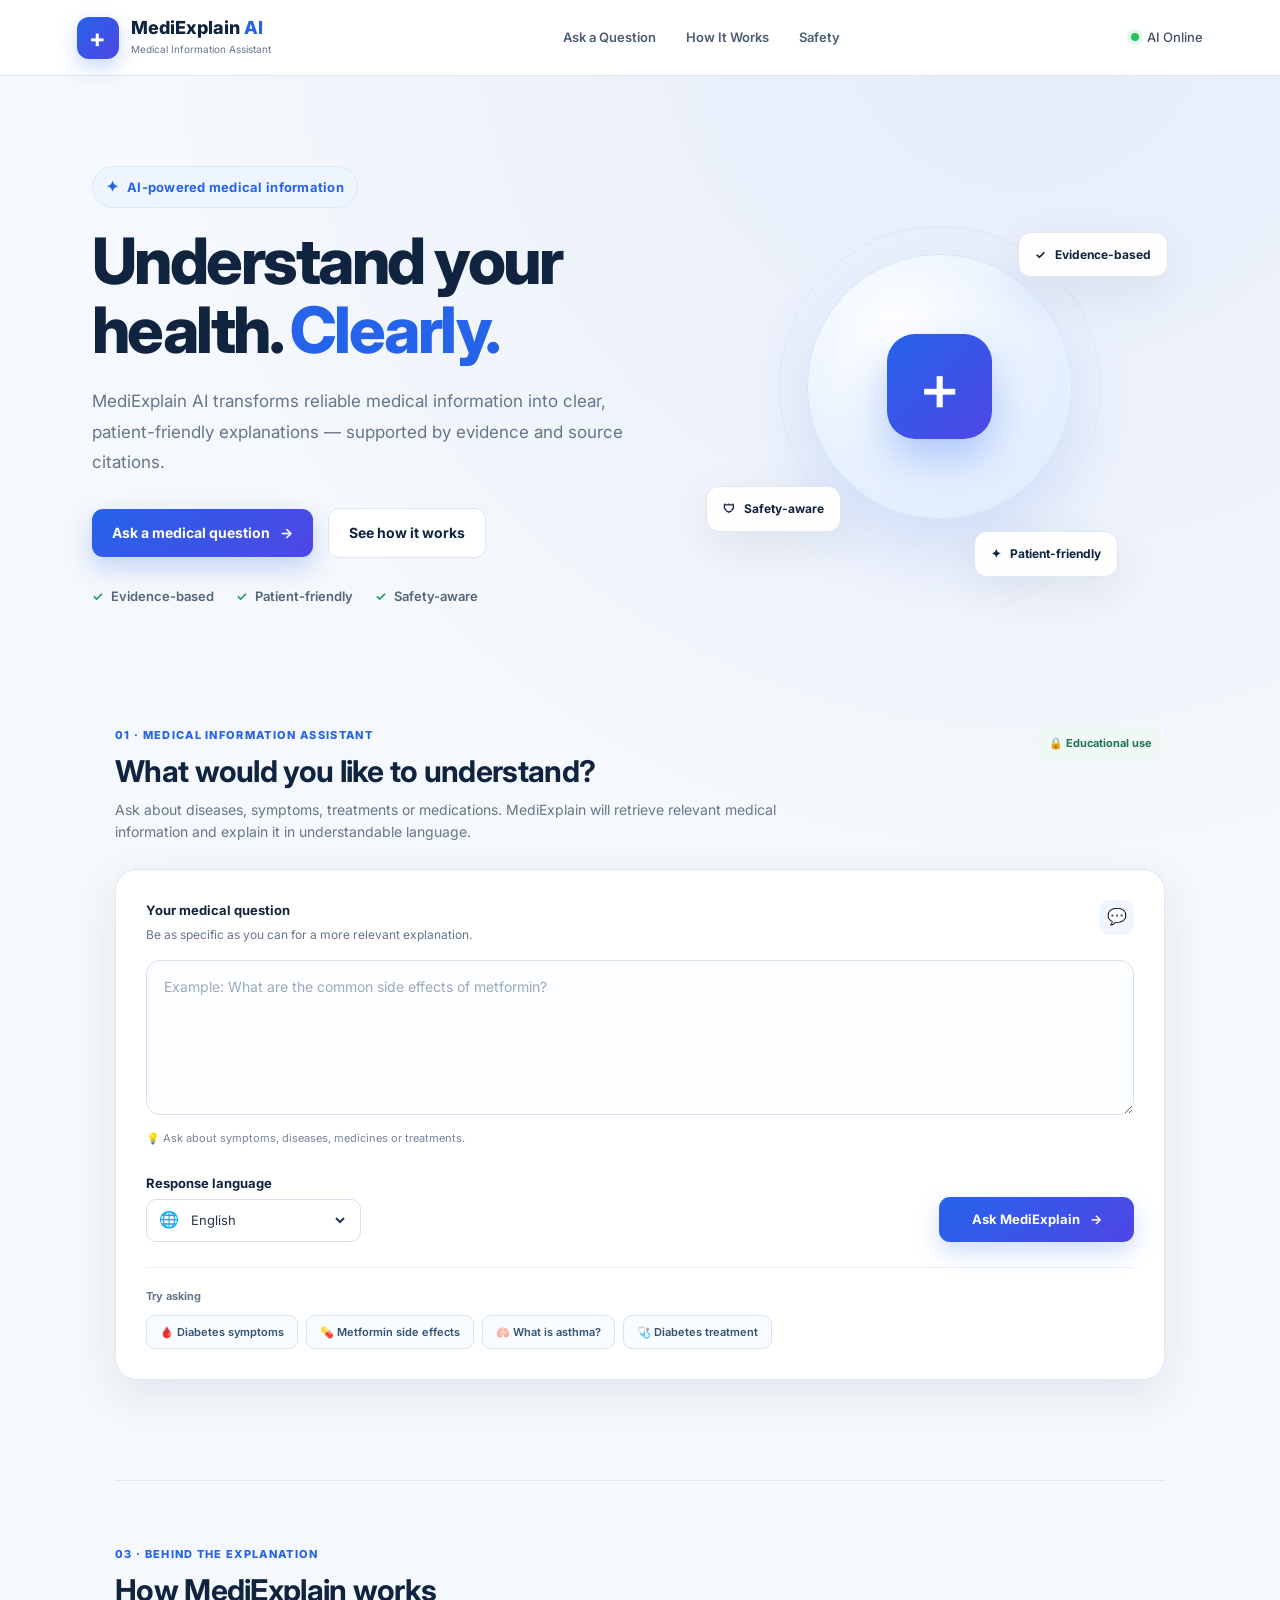
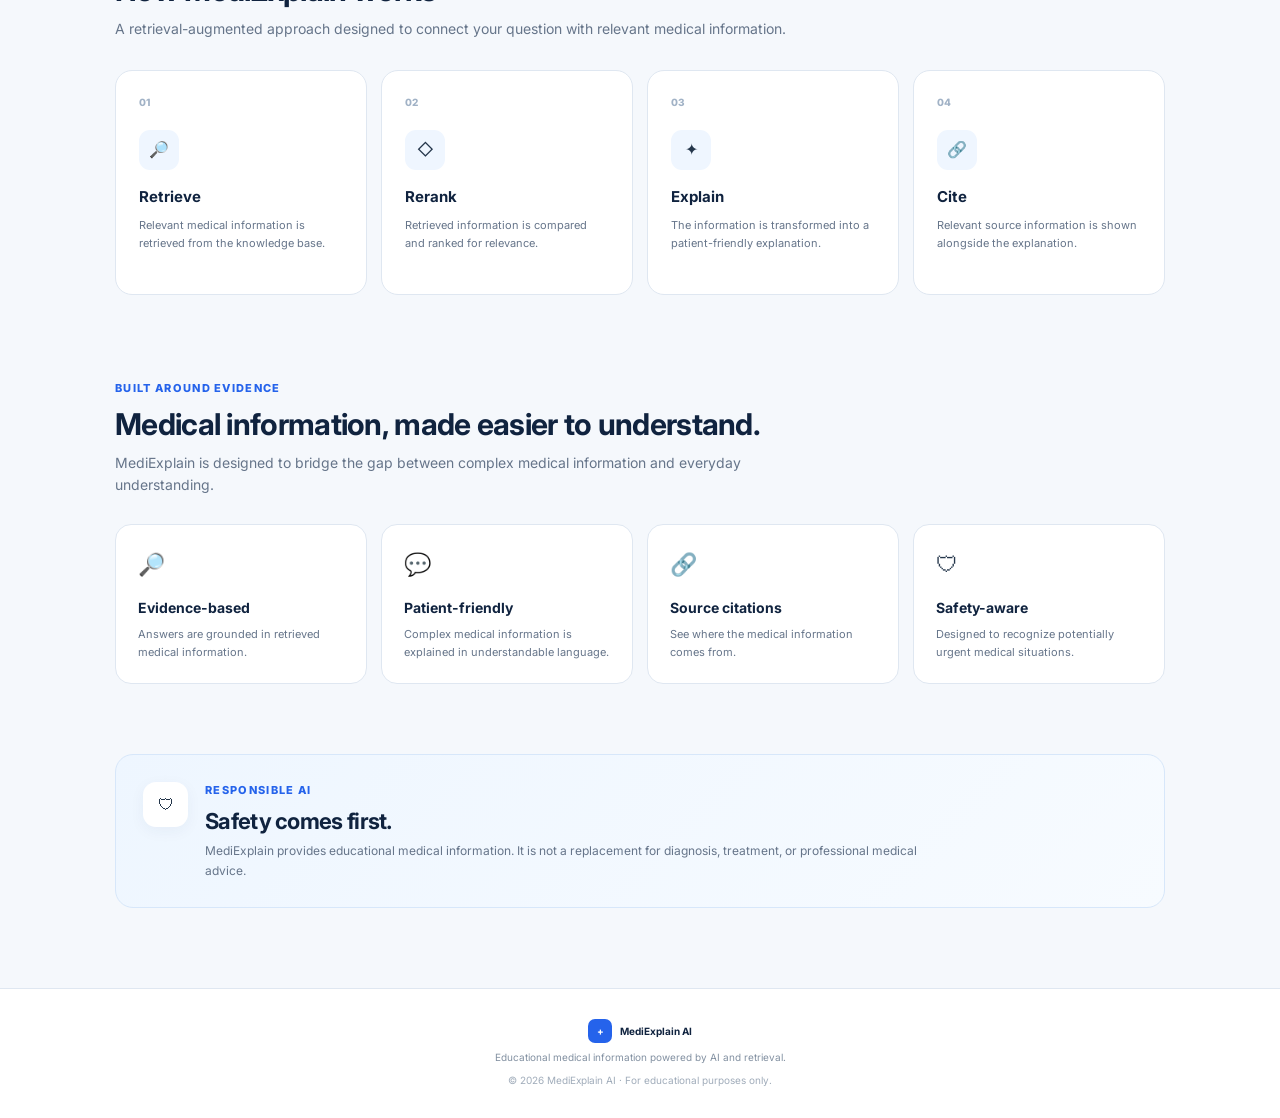
==== frontend/index.html @ 8e13227f "Initial project upload" ====
<!DOCTYPE html>
<html lang="en">
<head>
    <meta charset="UTF-8">
    <meta name="viewport" content="width=device-width, initial-scale=1.0">

    <title>MediExplain AI | Medical Information Assistant</title>

    <link rel="preconnect" href="https://fonts.googleapis.com">
    <link rel="preconnect" href="https://fonts.gstatic.com" crossorigin>

    <link
        href="https://fonts.googleapis.com/css2?family=Inter:wght@400;500;600;700;800&display=swap"
        rel="stylesheet"
    >

    <link rel="stylesheet" href="style.css">
</head>

<body>

<div class="app">

    <!-- ================= NAVBAR ================= -->

    <header class="navbar">

        <div class="brand">

            <div class="brand-icon">
                +
            </div>

            <div class="brand-text">
                <div class="brand-name">
                    MediExplain <span>AI</span>
                </div>

                <div class="brand-subtitle">
                    Medical Information Assistant
                </div>
            </div>

        </div>


        <nav class="nav-links">

            <a href="#ask">Ask a Question</a>
            <a href="#how-it-works">How It Works</a>
            <a href="#safety">Safety</a>

        </nav>


        <div class="nav-status">

            <span class="online-dot"></span>

            <span>AI Online</span>

        </div>

    </header>


    <!-- ================= HERO ================= -->

    <section class="hero">

        <div class="hero-content">

            <div class="eyebrow">
                <span class="eyebrow-icon">✦</span>
                AI-powered medical information
            </div>

            <h1>
                Understand your health.
                <span>Clearly.</span>
            </h1>

            <p class="hero-description">
                MediExplain AI transforms reliable medical information into
                clear, patient-friendly explanations — supported by evidence
                and source citations.
            </p>


            <div class="hero-actions">

                <a href="#ask" class="primary-button">
                    Ask a medical question
                    <span>→</span>
                </a>

                <a href="#how-it-works" class="secondary-button">
                    See how it works
                </a>

            </div>


            <div class="hero-trust">

                <div>
                    <span>✓</span>
                    Evidence-based
                </div>

                <div>
                    <span>✓</span>
                    Patient-friendly
                </div>

                <div>
                    <span>✓</span>
                    Safety-aware
                </div>

            </div>

        </div>


        <div class="hero-visual">

            <div class="medical-orb">

                <div class="orb-cross">+</div>

            </div>

            <div class="floating-card card-one">
                <span>✓</span>
                Evidence-based
            </div>

            <div class="floating-card card-two">
                <span>🛡</span>
                Safety-aware
            </div>

            <div class="floating-card card-three">
                <span>✦</span>
                Patient-friendly
            </div>

        </div>

    </section>


    <!-- ================= MAIN ================= -->

    <main class="main-container">


        <!-- ================= ASK SECTION ================= -->

        <section id="ask" class="question-section">

            <div class="section-heading">

                <div>
                    <div class="section-label">
                        01 · MEDICAL INFORMATION ASSISTANT
                    </div>

                    <h2>
                        What would you like to understand?
                    </h2>

                    <p>
                        Ask about diseases, symptoms, treatments or medications.
                        MediExplain will retrieve relevant medical information
                        and explain it in understandable language.
                    </p>
                </div>

                <div class="educational-badge">
                    🔒 Educational use
                </div>

            </div>


            <div class="question-card">

                <div class="input-header">

                    <div>
                        <label for="question">
                            Your medical question
                        </label>

                        <p>
                            Be as specific as you can for a more relevant explanation.
                        </p>
                    </div>

                    <span class="input-icon">
                        💬
                    </span>

                </div>


                <textarea
                    id="question"
                    rows="6"
                    placeholder="Example: What are the common side effects of metformin?"
                ></textarea>


                <div class="input-hint">
                    💡 Ask about symptoms, diseases, medicines or treatments.
                </div>


                <div class="question-controls">

                    <div class="language-wrapper">

                        <label for="language">
                            Response language
                        </label>

                        <div class="select-wrapper">

                            <span>🌐</span>

                            <select id="language">

                                <option value="English">
                                    English
                                </option>

                                <option value="Kannada">
                                    ಕನ್ನಡ (Kannada)
                                </option>

                                <option value="Hindi">
                                    हिन्दी (Hindi)
                                </option>

                            </select>

                        </div>

                    </div>


                    <button
                        id="askButton"
                        class="ask-button"
                        onclick="askMediExplain()"
                    >
                        Ask MediExplain
                        <span>→</span>
                    </button>

                </div>


                <!-- QUICK QUESTIONS -->

                <div class="quick-section">

                    <div class="quick-title">
                        Try asking
                    </div>

                    <div class="quick-buttons">

                        <button
                            type="button"
                            onclick="setQuestion('What are the symptoms of diabetes?')"
                        >
                            🩸 Diabetes symptoms
                        </button>

                        <button
                            type="button"
                            onclick="setQuestion('What are the side effects of metformin?')"
                        >
                            💊 Metformin side effects
                        </button>

                        <button
                            type="button"
                            onclick="setQuestion('What is asthma and what are its symptoms?')"
                        >
                            🫁 What is asthma?
                        </button>

                        <button
                            type="button"
                            onclick="setQuestion('What are the common treatments for diabetes?')"
                        >
                            🩺 Diabetes treatment
                        </button>

                    </div>

                </div>

            </div>

        </section>


        <!-- ================= LOADING ================= -->

        <div
            id="loading"
            class="loading-card hidden"
        >

            <div class="loading-animation">

                <span></span>
                <span></span>
                <span></span>

            </div>

            <h3>
                MediExplain is analyzing your question
            </h3>

            <p>
                Retrieving and processing relevant medical information...
            </p>

            <div class="loading-steps">

                <span>Retrieving</span>
                <span>•</span>
                <span>Reranking</span>
                <span>•</span>
                <span>Explaining</span>

            </div>

        </div>


        <!-- ================= RESPONSE ================= -->

        <section
            id="responseSection"
            class="response-section hidden"
        >

            <div class="response-heading">

                <div>

                    <div class="section-label">
                        02 · MEDICAL EXPLANATION
                    </div>

                    <h2>
                        Your explanation
                    </h2>

                    <p>
                        Information retrieved from the MediExplain medical knowledge system.
                    </p>

                </div>

                <div class="response-badge">
                    ✦ AI Generated
                </div>

            </div>


            <!-- ANSWER -->

            <div class="answer-card">

                <div class="answer-card-header">

                    <div class="medical-icon">
                        +
                    </div>

                    <div>

                        <h3>
                            Medical explanation
                        </h3>

                        <span>
                            Patient-friendly information
                        </span>

                    </div>

                </div>


                <div
                    id="answer"
                    class="answer"
                ></div>


                

            </div>


            <!-- METRICS -->

            <div class="metrics-grid">

                <div class="metric-card">

                    <div class="metric-icon confidence-icon">
                        ✓
                    </div>

                    <div class="metric-content">

                        <span>
                            Confidence
                        </span>

                        <strong id="confidence">
                            -
                        </strong>

                    </div>

                </div>


                <div class="metric-card">

                    <div class="metric-icon safety-icon">
                        🛡
                    </div>

                    <div class="metric-content">

                        <span>
                            Safety level
                        </span>

                        <strong id="safetyLevel">
                            -
                        </strong>

                    </div>

                </div>

            </div>


            <!-- SAFETY -->

            <div
                id="safety"
                class="safety-card"
            >

                <div class="safety-header">

                    <div class="safety-icon">
                        🛡
                    </div>

                    <div>

                        <h3>
                            Safety information
                        </h3>

                        <span>
                            Important medical guidance
                        </span>

                    </div>

                </div>


                <p id="safetyMessage"></p>

            </div>


            <!-- SOURCES -->

            <div class="sources-card">

                <div class="sources-header">

                    <div>

                        <div class="section-label">
                            REFERENCES
                        </div>

                        <h3>
                            Medical sources
                        </h3>

                        <p>
                            Explore the information used to support this explanation.
                        </p>

                    </div>

                    <span class="evidence-badge">
                        Evidence
                    </span>

                </div>


                <div id="sources" class="sources-list"></div>

            </div>


            <div class="ask-again">

                <button
                    type="button"
                    onclick="document.getElementById('ask').scrollIntoView({behavior:'smooth'})"
                >
                    ← Ask another question
                </button>

            </div>

        </section>


        <!-- ================= HOW IT WORKS ================= -->

        <section
            id="how-it-works"
            class="how-section"
        >

            <div class="section-label">
                03 · BEHIND THE EXPLANATION
            </div>

            <h2>
                How MediExplain works
            </h2>

            <p class="section-description">
                A retrieval-augmented approach designed to connect your
                question with relevant medical information.
            </p>


            <div class="process-grid">

                <div class="process-card">

                    <div class="process-number">
                        01
                    </div>

                    <div class="process-icon">
                        🔎
                    </div>

                    <h3>
                        Retrieve
                    </h3>

                    <p>
                        Relevant medical information is retrieved from
                        the knowledge base.
                    </p>

                </div>


                <div class="process-card">

                    <div class="process-number">
                        02
                    </div>

                    <div class="process-icon">
                        ◇
                    </div>

                    <h3>
                        Rerank
                    </h3>

                    <p>
                        Retrieved information is compared and ranked
                        for relevance.
                    </p>

                </div>


                <div class="process-card">

                    <div class="process-number">
                        03
                    </div>

                    <div class="process-icon">
                        ✦
                    </div>

                    <h3>
                        Explain
                    </h3>

                    <p>
                        The information is transformed into a
                        patient-friendly explanation.
                    </p>

                </div>


                <div class="process-card">

                    <div class="process-number">
                        04
                    </div>

                    <div class="process-icon">
                        🔗
                    </div>

                    <h3>
                        Cite
                    </h3>

                    <p>
                        Relevant source information is shown alongside
                        the explanation.
                    </p>

                </div>

            </div>

        </section>


        <!-- ================= FEATURES ================= -->

        <section class="features-section">

            <div class="section-label">
                BUILT AROUND EVIDENCE
            </div>

            <h2>
                Medical information, made easier to understand.
            </h2>

            <p class="section-description">
                MediExplain is designed to bridge the gap between complex
                medical information and everyday understanding.
            </p>


            <div class="feature-grid">

                <div class="feature-card">

                    <div class="feature-icon">
                        🔎
                    </div>

                    <h3>
                        Evidence-based
                    </h3>

                    <p>
                        Answers are grounded in retrieved medical information.
                    </p>

                </div>


                <div class="feature-card">

                    <div class="feature-icon">
                        💬
                    </div>

                    <h3>
                        Patient-friendly
                    </h3>

                    <p>
                        Complex medical information is explained in
                        understandable language.
                    </p>

                </div>


                <div class="feature-card">

                    <div class="feature-icon">
                        🔗
                    </div>

                    <h3>
                        Source citations
                    </h3>

                    <p>
                        See where the medical information comes from.
                    </p>

                </div>


                <div class="feature-card">

                    <div class="feature-icon">
                        🛡
                    </div>

                    <h3>
                        Safety-aware
                    </h3>

                    <p>
                        Designed to recognize potentially urgent
                        medical situations.
                    </p>

                </div>

            </div>

        </section>


        <!-- ================= SAFETY ================= -->

        <section class="responsible-section">

            <div class="responsible-icon">
                🛡
            </div>

            <div>

                <div class="section-label">
                    RESPONSIBLE AI
                </div>

                <h2>
                    Safety comes first.
                </h2>

                <p>
                    MediExplain provides educational medical information.
                    It is not a replacement for diagnosis, treatment,
                    or professional medical advice.
                </p>

            </div>

        </section>

    </main>


    <!-- ================= FOOTER ================= -->

    <footer class="footer">

        <div class="footer-brand">
            <div class="small-brand-icon">+</div>

            <strong>MediExplain AI</strong>
        </div>

        <p>
            Educational medical information powered by AI and retrieval.
        </p>

        <p class="footer-disclaimer">
            © 2026 MediExplain AI · For educational purposes only.
        </p>

    </footer>

</div>


<script src="script.js"></script>

<script>
function copyAnswer() {

    const answer = document.getElementById("answer");

    if (!answer) return;

    navigator.clipboard.writeText(answer.innerText);

    const button = document.querySelector(".copy-button");

    if (button) {

        const original = button.innerText;

        button.innerText = "✓ Copied";

        setTimeout(() => {
            button.innerText = original;
        }, 1500);
    }
}
</script>

</body>
</html>
---- frontend/style.css ----
/* =========================================================
   MEDIEXPLAIN AI
   PROFESSIONAL MEDICAL UI
========================================================= */

* {
    margin: 0;
    padding: 0;
    box-sizing: border-box;
}

:root {

    --primary: #2563eb;
    --primary-dark: #1d4ed8;
    --primary-light: #eff6ff;

    --navy: #10233f;
    --text: #24364b;
    --muted: #66758a;

    --border: #dfe7f1;

    --background: #f5f8fc;
    --white: #ffffff;

    --success: #159957;
    --success-bg: #ecfdf5;

    --warning: #b7791f;
    --warning-bg: #fff9eb;

    --shadow-sm:
        0 4px 15px rgba(30, 55, 90, 0.05);

    --shadow-md:
        0 15px 45px rgba(30, 55, 90, 0.09);

    --radius: 18px;
}


/* =========================================================
   BODY
========================================================= */

html {
    scroll-behavior: smooth;
}

body {

    font-family: "Inter", Arial, sans-serif;

    background:
        radial-gradient(
            circle at 80% 0%,
            rgba(37, 99, 235, 0.08),
            transparent 30%
        ),
        var(--background);

    color: var(--text);

    min-height: 100vh;

    line-height: 1.6;
}

button,
textarea,
select {
    font-family: inherit;
}


/* =========================================================
   APP
========================================================= */

.app {
    min-height: 100vh;
}


/* =========================================================
   NAVBAR
========================================================= */

.navbar {

    height: 76px;

    background: rgba(255,255,255,0.96);

    backdrop-filter: blur(15px);

    border-bottom: 1px solid var(--border);

    display: flex;

    align-items: center;

    justify-content: space-between;

    padding: 0 6%;

    position: sticky;

    top: 0;

    z-index: 100;
}


.brand {

    display: flex;

    align-items: center;

    gap: 12px;
}


.brand-icon {

    width: 42px;
    height: 42px;

    background:
        linear-gradient(
            135deg,
            #2563eb,
            #4f46e5
        );

    color: white;

    border-radius: 12px;

    display: flex;

    align-items: center;

    justify-content: center;

    font-size: 25px;

    font-weight: 700;

    box-shadow:
        0 8px 20px rgba(37,99,235,0.25);
}


.brand-name {

    color: var(--navy);

    font-size: 18px;

    font-weight: 800;

    line-height: 1.1;
}


.brand-name span {
    color: var(--primary);
}


.brand-subtitle {

    font-size: 10px;

    color: var(--muted);

    margin-top: 3px;
}


.nav-links {

    display: flex;

    gap: 30px;
}


.nav-links a {

    color: #4b5d73;

    text-decoration: none;

    font-size: 13px;

    font-weight: 600;

    transition: 0.2s;
}


.nav-links a:hover {
    color: var(--primary);
}


.nav-status {

    display: flex;

    align-items: center;

    gap: 8px;

    font-size: 13px;

    color: #415267;

    font-weight: 500;
}


.online-dot {

    width: 8px;
    height: 8px;

    border-radius: 50%;

    background: #22c55e;

    box-shadow:
        0 0 0 4px rgba(34,197,94,0.12);
}


/* =========================================================
   HERO
========================================================= */

.hero {

    max-width: 1250px;

    margin: 0 auto;

    min-height: 550px;

    padding: 90px 6% 75px;

    display: grid;

    grid-template-columns: 1.05fr 0.95fr;

    align-items: center;

    gap: 50px;
}


.hero-content {
    max-width: 690px;
}


.eyebrow {

    display: inline-flex;

    align-items: center;

    gap: 8px;

    color: var(--primary);

    font-size: 13px;

    font-weight: 700;

    letter-spacing: 0.02em;

    margin-bottom: 18px;

    background: #eef5ff;

    padding: 8px 13px;

    border-radius: 30px;

    border: 1px solid #dbeafe;
}


.eyebrow-icon {
    font-size: 15px;
}


.hero h1 {

    font-size: clamp(42px, 5vw, 65px);

    line-height: 1.08;

    letter-spacing: -2.5px;

    color: var(--navy);

    margin-bottom: 22px;

    font-weight: 800;
}


.hero h1 span {
    color: var(--primary);
}


.hero-description {

    max-width: 650px;

    color: var(--muted);

    font-size: 17px;

    line-height: 1.8;

    margin-bottom: 30px;
}


.hero-actions {

    display: flex;

    align-items: center;

    gap: 15px;

    margin-bottom: 28px;
}


.primary-button,
.secondary-button {

    text-decoration: none;

    display: inline-flex;

    align-items: center;

    justify-content: center;

    gap: 10px;

    border-radius: 11px;

    padding: 13px 20px;

    font-size: 14px;

    font-weight: 700;

    transition: 0.25s;
}


.primary-button {

    color: white;

    background:
        linear-gradient(
            135deg,
            #2563eb,
            #4f46e5
        );

    box-shadow:
        0 10px 25px rgba(37,99,235,0.25);
}


.primary-button:hover {

    transform: translateY(-2px);

    box-shadow:
        0 14px 30px rgba(37,99,235,0.30);
}


.secondary-button {

    color: var(--navy);

    border: 1px solid var(--border);

    background: white;
}


.secondary-button:hover {
    border-color: #b7c9e2;
}


.hero-trust {

    display: flex;

    flex-wrap: wrap;

    gap: 22px;

    color: #52657b;

    font-size: 13px;

    font-weight: 600;
}


.hero-trust span {
    color: var(--success);

    margin-right: 5px;
}


/* =========================================================
   HERO VISUAL
========================================================= */

.hero-visual {

    height: 390px;

    position: relative;

    display: flex;

    align-items: center;

    justify-content: center;
}


.medical-orb {

    width: 265px;
    height: 265px;

    border-radius: 50%;

    background:
        radial-gradient(
            circle at 35% 30%,
            #ffffff,
            #e9f2ff 50%,
            #dceaff
        );

    border: 1px solid #d7e5f8;

    box-shadow:
        0 35px 70px rgba(37,99,235,0.15);

    display: flex;

    align-items: center;

    justify-content: center;
}


.medical-orb::before {

    content: "";

    position: absolute;

    width: 320px;
    height: 320px;

    border: 1px solid #dce8f7;

    border-radius: 50%;
}


.orb-cross {

    width: 105px;
    height: 105px;

    border-radius: 28px;

    background:
        linear-gradient(
            135deg,
            #2563eb,
            #4f46e5
        );

    color: white;

    display: flex;

    align-items: center;

    justify-content: center;

    font-size: 65px;

    font-weight: 500;

    box-shadow:
        0 20px 40px rgba(37,99,235,0.30);
}


.floating-card {

    position: absolute;

    background: rgba(255,255,255,0.95);

    border: 1px solid var(--border);

    border-radius: 13px;

    padding: 12px 16px;

    font-size: 12px;

    font-weight: 700;

    color: var(--navy);

    box-shadow: var(--shadow-md);
}


.floating-card span {
    margin-right: 6px;
}


.card-one {
    top: 40px;
    right: 20px;
}


.card-two {
    bottom: 50px;
    left: 15px;
}


.card-three {
    bottom: 5px;
    right: 70px;
}


/* =========================================================
   MAIN
========================================================= */

.main-container {

    max-width: 1100px;

    margin: 0 auto;

    padding: 20px 25px 80px;
}


/* =========================================================
   LABELS / HEADINGS
========================================================= */

.section-label {

    color: var(--primary);

    font-size: 11px;

    font-weight: 800;

    letter-spacing: 0.12em;

    margin-bottom: 8px;
}


.section-heading,
.response-heading {

    display: flex;

    justify-content: space-between;

    align-items: flex-start;

    gap: 30px;

    margin-bottom: 25px;
}


.section-heading h2,
.response-heading h2,
.how-section h2,
.features-section h2,
.responsible-section h2 {

    color: var(--navy);

    font-size: 30px;

    letter-spacing: -0.7px;

    line-height: 1.2;

    margin-bottom: 10px;
}


.section-heading p,
.response-heading p,
.section-description {

    color: var(--muted);

    font-size: 14px;

    max-width: 680px;
}


.educational-badge,
.response-badge {

    white-space: nowrap;

    padding: 8px 13px;

    border-radius: 30px;

    background: #eff8f4;

    color: #227453;

    font-size: 11px;

    font-weight: 700;
}


.response-badge {

    background: #eff6ff;

    color: var(--primary);
}


/* =========================================================
   QUESTION SECTION
========================================================= */

.question-section {
    margin-top: 25px;
}


.question-card {

    background: white;

    border: 1px solid var(--border);

    border-radius: 22px;

    padding: 30px;

    box-shadow: var(--shadow-md);
}


.input-header {

    display: flex;

    justify-content: space-between;

    align-items: flex-start;

    margin-bottom: 15px;
}


.input-header label,
.language-wrapper label {

    display: block;

    font-size: 13px;

    font-weight: 700;

    color: var(--navy);

    margin-bottom: 5px;
}


.input-header p {

    color: var(--muted);

    font-size: 12px;
}


.input-icon {

    width: 35px;
    height: 35px;

    border-radius: 10px;

    background: var(--primary-light);

    display: flex;

    align-items: center;

    justify-content: center;
}


textarea {

    width: 100%;

    min-height: 155px;

    resize: vertical;

    border: 1px solid #d6e1ed;

    border-radius: 14px;

    padding: 17px;

    color: var(--text);

    background: #fbfdff;

    font-size: 14px;

    outline: none;

    transition: 0.2s;
}


textarea:focus {

    border-color: #7aa8ee;

    background: white;

    box-shadow:
        0 0 0 4px rgba(37,99,235,0.08);
}


textarea::placeholder {
    color: #9aaabd;
}


.input-hint {

    color: #75869a;

    font-size: 11px;

    margin-top: 8px;
}


.question-controls {

    display: flex;

    align-items: flex-end;

    justify-content: space-between;

    gap: 20px;

    margin-top: 25px;
}


.language-wrapper {
    width: 215px;
}


.select-wrapper {

    height: 43px;

    border: 1px solid #d6e1ed;

    border-radius: 10px;

    display: flex;

    align-items: center;

    gap: 8px;

    padding: 0 12px;

    background: white;
}


.select-wrapper select {

    flex: 1;

    border: none;

    outline: none;

    background: transparent;

    font-size: 13px;

    color: var(--text);
}


.ask-button {

    min-width: 195px;

    height: 45px;

    border: none;

    border-radius: 11px;

    background:
        linear-gradient(
            135deg,
            #2563eb,
            #4f46e5
        );

    color: white;

    font-weight: 700;

    font-size: 13px;

    cursor: pointer;

    box-shadow:
        0 10px 25px rgba(37,99,235,0.22);

    transition: 0.25s;
}


.ask-button:hover {

    transform: translateY(-2px);

    box-shadow:
        0 14px 30px rgba(37,99,235,0.28);
}


.ask-button:disabled {

    opacity: 0.65;

    cursor: wait;

    transform: none;
}


.ask-button span {
    margin-left: 7px;
}


/* =========================================================
   QUICK QUESTIONS
========================================================= */

.quick-section {

    border-top: 1px solid #edf1f6;

    margin-top: 25px;

    padding-top: 20px;
}


.quick-title {

    color: #65768a;

    font-size: 11px;

    font-weight: 700;

    margin-bottom: 10px;
}


.quick-buttons {

    display: flex;

    flex-wrap: wrap;

    gap: 8px;
}


.quick-buttons button {

    border: 1px solid #d8e4f2;

    background: #f8fbff;

    color: #315273;

    padding: 9px 13px;

    border-radius: 9px;

    font-size: 11px;

    font-weight: 600;

    cursor: pointer;

    transition: 0.2s;
}


.quick-buttons button:hover {

    background: #eff6ff;

    border-color: #b8d1f3;

    color: var(--primary);

    transform: translateY(-1px);
}


/* =========================================================
   LOADING
========================================================= */

.loading-card {

    background: white;

    border: 1px solid var(--border);

    border-radius: 18px;

    padding: 35px;

    margin-top: 25px;

    text-align: center;

    box-shadow: var(--shadow-sm);
}


.loading-animation {

    display: flex;

    justify-content: center;

    gap: 6px;

    margin-bottom: 15px;
}


.loading-animation span {

    width: 8px;
    height: 8px;

    background: var(--primary);

    border-radius: 50%;

    animation: pulse 1.2s infinite ease-in-out;
}


.loading-animation span:nth-child(2) {
    animation-delay: 0.15s;
}

.loading-animation span:nth-child(3) {
    animation-delay: 0.3s;
}


.loading-card h3 {

    font-size: 15px;

    color: var(--navy);

    margin-bottom: 5px;
}


.loading-card p {

    color: var(--muted);

    font-size: 12px;
}


.loading-steps {

    margin-top: 13px;

    color: #7890aa;

    font-size: 10px;
}


@keyframes pulse {

    0%, 100% {
        transform: translateY(0);
        opacity: 0.4;
    }

    50% {
        transform: translateY(-5px);
        opacity: 1;
    }
}


/* =========================================================
   RESPONSE
========================================================= */

.response-section {

    margin-top: 55px;
}


.answer-card,
.safety-card,
.sources-card {

    background: white;

    border: 1px solid var(--border);

    border-radius: 19px;

    box-shadow: var(--shadow-sm);
}


.answer-card {

    padding: 27px;

    margin-bottom: 17px;
}


.answer-card-header {

    display: flex;

    align-items: center;

    gap: 12px;

    padding-bottom: 18px;

    border-bottom: 1px solid #edf1f6;

    margin-bottom: 20px;
}


.medical-icon {

    width: 40px;
    height: 40px;

    border-radius: 12px;

    background: #eff6ff;

    color: var(--primary);

    display: flex;

    align-items: center;

    justify-content: center;

    font-size: 24px;

    font-weight: 700;
}


.answer-card h3 {

    color: var(--navy);

    font-size: 16px;
}


.answer-card-header span {

    color: var(--muted);

    font-size: 11px;
}


.answer {

    color: #354960;

    font-size: 14px;

    line-height: 1.8;

    white-space: pre-wrap;
}


.copy-button {

    margin-top: 20px;

    border: 1px solid #dbe5f0;

    background: white;

    color: #48617c;

    padding: 8px 12px;

    border-radius: 8px;

    font-size: 11px;

    cursor: pointer;
}


.copy-button:hover {

    background: #f5f8fc;

    color: var(--primary);
}


/* =========================================================
   METRICS
========================================================= */

.metrics-grid {

    display: grid;

    grid-template-columns: 1fr 1fr;

    gap: 17px;

    margin-bottom: 17px;
}


.metric-card {

    background: white;

    border: 1px solid var(--border);

    border-radius: 16px;

    padding: 19px;

    display: flex;

    align-items: center;

    gap: 13px;

    box-shadow: var(--shadow-sm);
}


.metric-icon {

    width: 38px;
    height: 38px;

    border-radius: 11px;

    display: flex;

    align-items: center;

    justify-content: center;

    font-size: 17px;
}


.confidence-icon {

    background: var(--success-bg);

    color: var(--success);
}


.safety-icon {

    background: #fff4d6;

    color: var(--warning);
}


.metric-content span {

    display: block;

    color: #78899c;

    font-size: 10px;

    margin-bottom: 2px;
}


.metric-content strong {

    color: var(--navy);

    font-size: 15px;
}


/* =========================================================
   SAFETY
========================================================= */

.safety-card {

    padding: 23px;

    margin-bottom: 17px;

    background: #fffaf0;

    border-color: #f1d99c;
}


.safety-header {

    display: flex;

    align-items: center;

    gap: 12px;

    margin-bottom: 15px;
}


.safety-icon {

    width: 39px;
    height: 39px;

    border-radius: 11px;

    background: #fff0c2;

    display: flex;

    align-items: center;

    justify-content: center;
}


.safety-header h3 {

    color: #6e4d13;

    font-size: 14px;
}


.safety-header span {

    color: #9a7a43;

    font-size: 10px;
}


.safety-card p {

    color: #765c2b;

    font-size: 12px;

    line-height: 1.7;
}


/* =========================================================
   SOURCES
========================================================= */

.sources-card {

    padding: 27px;
}


.sources-header {

    display: flex;

    justify-content: space-between;

    gap: 20px;

    margin-bottom: 20px;
}


.sources-header h3 {

    color: var(--navy);

    font-size: 20px;

    margin-bottom: 3px;
}


.sources-header p {

    color: var(--muted);

    font-size: 11px;
}


.evidence-badge {

    align-self: flex-start;

    padding: 7px 11px;

    background: #eff6ff;

    color: var(--primary);

    border-radius: 20px;

    font-size: 10px;

    font-weight: 700;
}


.source-item {

    padding: 17px 0;

    border-bottom: 1px solid #edf1f6;
}


.source-item:last-child {
    border-bottom: none;
}


.source-title {

    color: var(--navy);

    font-size: 13px;

    font-weight: 700;

    margin-bottom: 4px;
}


.source-meta {

    color: #8393a5;

    font-size: 10px;
}


.source-link {

    display: inline-block;

    margin-top: 8px;

    color: var(--primary);

    font-size: 10px;

    font-weight: 700;

    text-decoration: none;
}


.source-link:hover {
    text-decoration: underline;
}


/* =========================================================
   ASK AGAIN
========================================================= */

.ask-again {

    text-align: center;

    margin-top: 20px;
}


.ask-again button {

    border: none;

    background: transparent;

    color: var(--primary);

    font-size: 12px;

    font-weight: 700;

    cursor: pointer;
}


/* =========================================================
   HOW IT WORKS
========================================================= */

.how-section {

    margin-top: 100px;

    padding-top: 65px;

    border-top: 1px solid var(--border);
}


.how-section h2,
.features-section h2 {

    margin-bottom: 10px;
}


.process-grid {

    display: grid;

    grid-template-columns:
        repeat(4, 1fr);

    gap: 14px;

    margin-top: 30px;
}


.process-card {

    position: relative;

    background: white;

    border: 1px solid var(--border);

    border-radius: 17px;

    padding: 23px;

    min-height: 225px;

    transition: 0.25s;
}


.process-card:hover {

    transform: translateY(-4px);

    box-shadow: var(--shadow-md);
}


.process-number {

    color: #a1b2c6;

    font-size: 10px;

    font-weight: 800;

    margin-bottom: 20px;
}


.process-icon {

    width: 40px;
    height: 40px;

    background: var(--primary-light);

    border-radius: 11px;

    display: flex;

    align-items: center;

    justify-content: center;

    margin-bottom: 15px;
}


.process-card h3 {

    color: var(--navy);

    font-size: 15px;

    margin-bottom: 7px;
}


.process-card p {

    color: var(--muted);

    font-size: 11px;

    line-height: 1.65;
}


/* =========================================================
   FEATURES
========================================================= */

.features-section {

    margin-top: 85px;
}


.feature-grid {

    display: grid;

    grid-template-columns:
        repeat(4, 1fr);

    gap: 14px;

    margin-top: 28px;
}


.feature-card {

    background: white;

    border: 1px solid var(--border);

    border-radius: 16px;

    padding: 22px;

    transition: 0.25s;
}


.feature-card:hover {

    transform: translateY(-3px);

    box-shadow: var(--shadow-sm);
}


.feature-icon {

    font-size: 22px;

    margin-bottom: 14px;
}


.feature-card h3 {

    color: var(--navy);

    font-size: 14px;

    margin-bottom: 6px;
}


.feature-card p {

    color: var(--muted);

    font-size: 11px;

    line-height: 1.65;
}


/* =========================================================
   RESPONSIBLE AI
========================================================= */

.responsible-section {

    margin-top: 70px;

    padding: 27px;

    border-radius: 18px;

    background:
        linear-gradient(
            135deg,
            #eef6ff,
            #f7fbff
        );

    border: 1px solid #d7e7fa;

    display: flex;

    align-items: flex-start;

    gap: 17px;
}


.responsible-icon {

    width: 45px;
    height: 45px;

    border-radius: 13px;

    background: white;

    display: flex;

    align-items: center;

    justify-content: center;

    box-shadow: var(--shadow-sm);
}


.responsible-section h2 {

    font-size: 22px;

    margin-bottom: 7px;
}


.responsible-section p {

    max-width: 720px;

    color: var(--muted);

    font-size: 12px;
}


/* =========================================================
   FOOTER
========================================================= */

.footer {

    border-top: 1px solid var(--border);

    background: white;

    padding: 30px 6%;

    text-align: center;

    color: #8290a1;

    font-size: 10px;
}


.footer-brand {

    display: flex;

    justify-content: center;

    align-items: center;

    gap: 8px;

    color: var(--navy);

    margin-bottom: 6px;
}


.small-brand-icon {

    width: 24px;
    height: 24px;

    background: var(--primary);

    color: white;

    border-radius: 7px;

    display: flex;

    align-items: center;

    justify-content: center;

    font-weight: 700;
}


.footer-disclaimer {

    margin-top: 7px;

    color: #a0acba;
}


/* =========================================================
   HIDDEN
========================================================= */

.hidden {
    display: none !important;
}


/* =========================================================
   MOBILE
========================================================= */

@media (max-width: 900px) {

    .nav-links {
        display: none;
    }

    .hero {

        grid-template-columns: 1fr;

        text-align: center;

        padding-top: 65px;
    }

    .hero-description {
        margin-left: auto;
        margin-right: auto;
    }

    .hero-actions,
    .hero-trust {
        justify-content: center;
    }

    .hero-visual {
        height: 330px;
    }

    .process-grid,
    .feature-grid {

        grid-template-columns:
            repeat(2, 1fr);
    }
}


@media (max-width: 650px) {

    .navbar {

        padding: 0 18px;
    }

    .nav-status {
        display: none;
    }

    .hero {

        padding:
            50px 20px 55px;
    }

    .hero h1 {

        font-size: 39px;

        letter-spacing: -1.5px;
    }

    .hero-description {
        font-size: 14px;
    }

    .hero-actions {

        flex-direction: column;

        align-items: stretch;
    }

    .primary-button,
    .secondary-button {

        width: 100%;
    }

    .hero-trust {

        flex-direction: column;

        gap: 8px;
    }

    .main-container {

        padding-left: 15px;
        padding-right: 15px;
    }

    .question-card,
    .answer-card,
    .sources-card {

        padding: 20px;
    }

    .section-heading,
    .response-heading {

        flex-direction: column;
    }

    .question-controls {

        flex-direction: column;

        align-items: stretch;
    }

    .language-wrapper {

        width: 100%;
    }

    .ask-button {

        width: 100%;
    }

    .metrics-grid {

        grid-template-columns: 1fr;
    }

    .process-grid,
    .feature-grid {

        grid-template-columns: 1fr;
    }

    .floating-card {
        display: none;
    }

    .medical-orb {

        width: 210px;
        height: 210px;
    }

    .medical-orb::before {

        width: 255px;
        height: 255px;
    }

    .orb-cross {

        width: 85px;
        height: 85px;

        font-size: 50px;
    }

    .responsible-section {

        flex-direction: column;
    }
}
/* ============================================================
   MEDICAL SOURCE LINK
   ============================================================ */

.source-link {
    display: inline-block;
    margin-top: 10px;
    padding: 7px 12px;
    border-radius: 8px;

    background: #eef4ff;
    color: #2457d6;

    font-size: 13px;
    font-weight: 600;
    text-decoration: none;

    transition: all 0.2s ease;
}

.source-link:hover {
    background: #dce8ff;
    color: #1745b5;
    text-decoration: none;
}
.source-link {
    display: inline-block;
    margin-top: 8px;
    color: #2563eb;
    font-size: 13px;
    font-weight: 600;
    text-decoration: none;
}

.source-link:hover {
    text-decoration: underline;
}
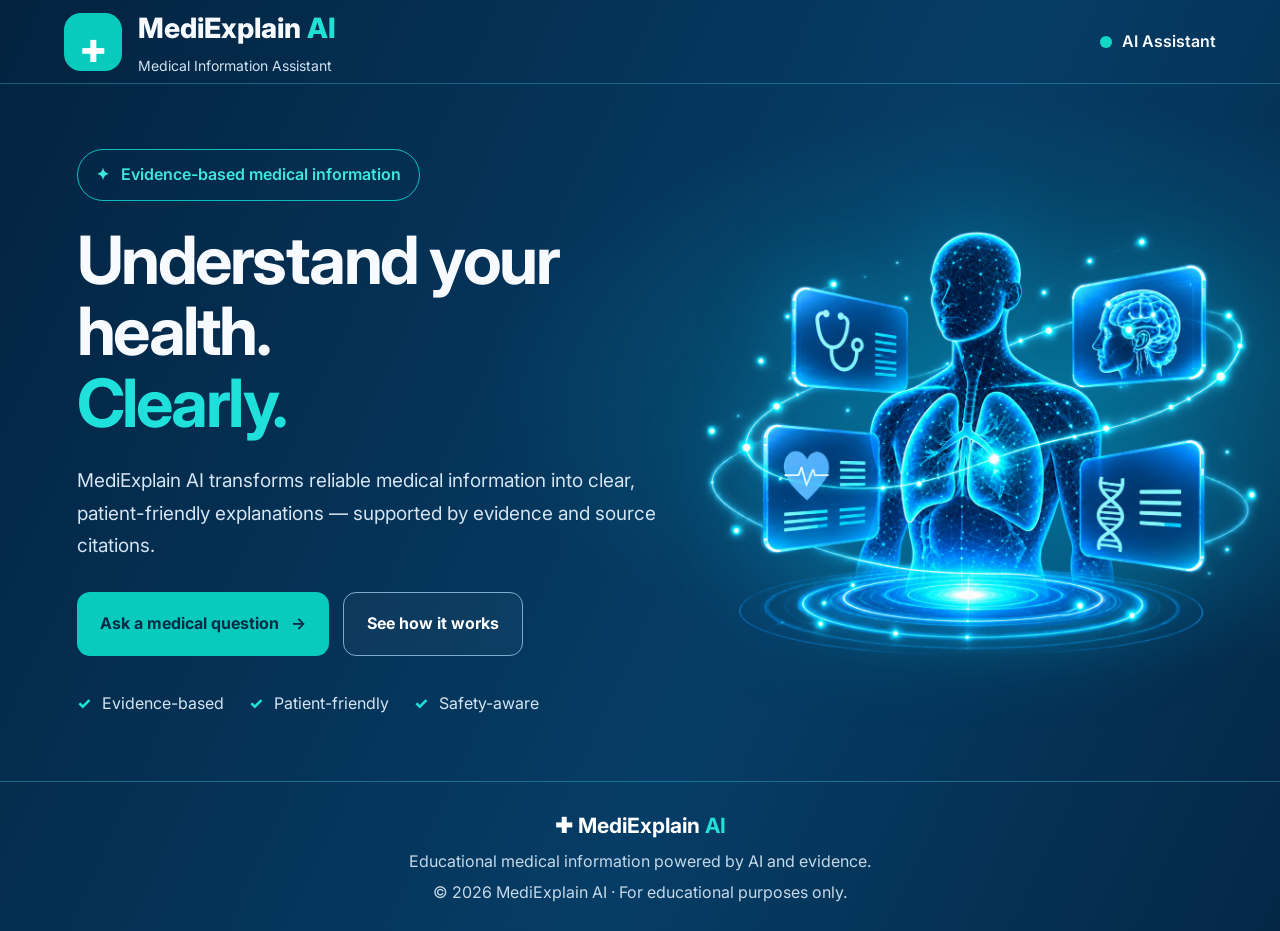
==== commit 68c3829e: "Update MediExplain AI features and fixes" ====
--- a/frontend/index.html
+++ b/frontend/index.html
@@ -2,835 +2,13 @@
 <html lang="en">
 <head>
     <meta charset="UTF-8">
-    <meta name="viewport" content="width=device-width, initial-scale=1.0">
-
-    <title>MediExplain AI | Medical Information Assistant</title>
-
-    <link rel="preconnect" href="https://fonts.googleapis.com">
-    <link rel="preconnect" href="https://fonts.gstatic.com" crossorigin>
-
-    <link
-        href="https://fonts.googleapis.com/css2?family=Inter:wght@400;500;600;700;800&display=swap"
-        rel="stylesheet"
-    >
-
-    <link rel="stylesheet" href="style.css">
+    <meta http-equiv="refresh" content="0; url=home.html">
+    <title>MediExplain AI | Redirecting...</title>
+    <script>
+        window.location.replace("home.html");
+    </script>
 </head>
-
-<body>
-
-<div class="app">
-
-    <!-- ================= NAVBAR ================= -->
-
-    <header class="navbar">
-
-        <div class="brand">
-
-            <div class="brand-icon">
-                +
-            </div>
-
-            <div class="brand-text">
-                <div class="brand-name">
-                    MediExplain <span>AI</span>
-                </div>
-
-                <div class="brand-subtitle">
-                    Medical Information Assistant
-                </div>
-            </div>
-
-        </div>
-
-
-        <nav class="nav-links">
-
-            <a href="#ask">Ask a Question</a>
-            <a href="#how-it-works">How It Works</a>
-            <a href="#safety">Safety</a>
-
-        </nav>
-
-
-        <div class="nav-status">
-
-            <span class="online-dot"></span>
-
-            <span>AI Online</span>
-
-        </div>
-
-    </header>
-
-
-    <!-- ================= HERO ================= -->
-
-    <section class="hero">
-
-        <div class="hero-content">
-
-            <div class="eyebrow">
-                <span class="eyebrow-icon">✦</span>
-                AI-powered medical information
-            </div>
-
-            <h1>
-                Understand your health.
-                <span>Clearly.</span>
-            </h1>
-
-            <p class="hero-description">
-                MediExplain AI transforms reliable medical information into
-                clear, patient-friendly explanations — supported by evidence
-                and source citations.
-            </p>
-
-
-            <div class="hero-actions">
-
-                <a href="#ask" class="primary-button">
-                    Ask a medical question
-                    <span>→</span>
-                </a>
-
-                <a href="#how-it-works" class="secondary-button">
-                    See how it works
-                </a>
-
-            </div>
-
-
-            <div class="hero-trust">
-
-                <div>
-                    <span>✓</span>
-                    Evidence-based
-                </div>
-
-                <div>
-                    <span>✓</span>
-                    Patient-friendly
-                </div>
-
-                <div>
-                    <span>✓</span>
-                    Safety-aware
-                </div>
-
-            </div>
-
-        </div>
-
-
-        <div class="hero-visual">
-
-            <div class="medical-orb">
-
-                <div class="orb-cross">+</div>
-
-            </div>
-
-            <div class="floating-card card-one">
-                <span>✓</span>
-                Evidence-based
-            </div>
-
-            <div class="floating-card card-two">
-                <span>🛡</span>
-                Safety-aware
-            </div>
-
-            <div class="floating-card card-three">
-                <span>✦</span>
-                Patient-friendly
-            </div>
-
-        </div>
-
-    </section>
-
-
-    <!-- ================= MAIN ================= -->
-
-    <main class="main-container">
-
-
-        <!-- ================= ASK SECTION ================= -->
-
-        <section id="ask" class="question-section">
-
-            <div class="section-heading">
-
-                <div>
-                    <div class="section-label">
-                        01 · MEDICAL INFORMATION ASSISTANT
-                    </div>
-
-                    <h2>
-                        What would you like to understand?
-                    </h2>
-
-                    <p>
-                        Ask about diseases, symptoms, treatments or medications.
-                        MediExplain will retrieve relevant medical information
-                        and explain it in understandable language.
-                    </p>
-                </div>
-
-                <div class="educational-badge">
-                    🔒 Educational use
-                </div>
-
-            </div>
-
-
-            <div class="question-card">
-
-                <div class="input-header">
-
-                    <div>
-                        <label for="question">
-                            Your medical question
-                        </label>
-
-                        <p>
-                            Be as specific as you can for a more relevant explanation.
-                        </p>
-                    </div>
-
-                    <span class="input-icon">
-                        💬
-                    </span>
-
-                </div>
-
-
-                <textarea
-                    id="question"
-                    rows="6"
-                    placeholder="Example: What are the common side effects of metformin?"
-                ></textarea>
-
-
-                <div class="input-hint">
-                    💡 Ask about symptoms, diseases, medicines or treatments.
-                </div>
-
-
-                <div class="question-controls">
-
-                    <div class="language-wrapper">
-
-                        <label for="language">
-                            Response language
-                        </label>
-
-                        <div class="select-wrapper">
-
-                            <span>🌐</span>
-
-                            <select id="language">
-
-                                <option value="English">
-                                    English
-                                </option>
-
-                                <option value="Kannada">
-                                    ಕನ್ನಡ (Kannada)
-                                </option>
-
-                                <option value="Hindi">
-                                    हिन्दी (Hindi)
-                                </option>
-
-                            </select>
-
-                        </div>
-
-                    </div>
-
-
-                    <button
-                        id="askButton"
-                        class="ask-button"
-                        onclick="askMediExplain()"
-                    >
-                        Ask MediExplain
-                        <span>→</span>
-                    </button>
-
-                </div>
-
-
-                <!-- QUICK QUESTIONS -->
-
-                <div class="quick-section">
-
-                    <div class="quick-title">
-                        Try asking
-                    </div>
-
-                    <div class="quick-buttons">
-
-                        <button
-                            type="button"
-                            onclick="setQuestion('What are the symptoms of diabetes?')"
-                        >
-                            🩸 Diabetes symptoms
-                        </button>
-
-                        <button
-                            type="button"
-                            onclick="setQuestion('What are the side effects of metformin?')"
-                        >
-                            💊 Metformin side effects
-                        </button>
-
-                        <button
-                            type="button"
-                            onclick="setQuestion('What is asthma and what are its symptoms?')"
-                        >
-                            🫁 What is asthma?
-                        </button>
-
-                        <button
-                            type="button"
-                            onclick="setQuestion('What are the common treatments for diabetes?')"
-                        >
-                            🩺 Diabetes treatment
-                        </button>
-
-                    </div>
-
-                </div>
-
-            </div>
-
-        </section>
-
-
-        <!-- ================= LOADING ================= -->
-
-        <div
-            id="loading"
-            class="loading-card hidden"
-        >
-
-            <div class="loading-animation">
-
-                <span></span>
-                <span></span>
-                <span></span>
-
-            </div>
-
-            <h3>
-                MediExplain is analyzing your question
-            </h3>
-
-            <p>
-                Retrieving and processing relevant medical information...
-            </p>
-
-            <div class="loading-steps">
-
-                <span>Retrieving</span>
-                <span>•</span>
-                <span>Reranking</span>
-                <span>•</span>
-                <span>Explaining</span>
-
-            </div>
-
-        </div>
-
-
-        <!-- ================= RESPONSE ================= -->
-
-        <section
-            id="responseSection"
-            class="response-section hidden"
-        >
-
-            <div class="response-heading">
-
-                <div>
-
-                    <div class="section-label">
-                        02 · MEDICAL EXPLANATION
-                    </div>
-
-                    <h2>
-                        Your explanation
-                    </h2>
-
-                    <p>
-                        Information retrieved from the MediExplain medical knowledge system.
-                    </p>
-
-                </div>
-
-                <div class="response-badge">
-                    ✦ AI Generated
-                </div>
-
-            </div>
-
-
-            <!-- ANSWER -->
-
-            <div class="answer-card">
-
-                <div class="answer-card-header">
-
-                    <div class="medical-icon">
-                        +
-                    </div>
-
-                    <div>
-
-                        <h3>
-                            Medical explanation
-                        </h3>
-
-                        <span>
-                            Patient-friendly information
-                        </span>
-
-                    </div>
-
-                </div>
-
-
-                <div
-                    id="answer"
-                    class="answer"
-                ></div>
-
-
-                
-
-            </div>
-
-
-            <!-- METRICS -->
-
-            <div class="metrics-grid">
-
-                <div class="metric-card">
-
-                    <div class="metric-icon confidence-icon">
-                        ✓
-                    </div>
-
-                    <div class="metric-content">
-
-                        <span>
-                            Confidence
-                        </span>
-
-                        <strong id="confidence">
-                            -
-                        </strong>
-
-                    </div>
-
-                </div>
-
-
-                <div class="metric-card">
-
-                    <div class="metric-icon safety-icon">
-                        🛡
-                    </div>
-
-                    <div class="metric-content">
-
-                        <span>
-                            Safety level
-                        </span>
-
-                        <strong id="safetyLevel">
-                            -
-                        </strong>
-
-                    </div>
-
-                </div>
-
-            </div>
-
-
-            <!-- SAFETY -->
-
-            <div
-                id="safety"
-                class="safety-card"
-            >
-
-                <div class="safety-header">
-
-                    <div class="safety-icon">
-                        🛡
-                    </div>
-
-                    <div>
-
-                        <h3>
-                            Safety information
-                        </h3>
-
-                        <span>
-                            Important medical guidance
-                        </span>
-
-                    </div>
-
-                </div>
-
-
-                <p id="safetyMessage"></p>
-
-            </div>
-
-
-            <!-- SOURCES -->
-
-            <div class="sources-card">
-
-                <div class="sources-header">
-
-                    <div>
-
-                        <div class="section-label">
-                            REFERENCES
-                        </div>
-
-                        <h3>
-                            Medical sources
-                        </h3>
-
-                        <p>
-                            Explore the information used to support this explanation.
-                        </p>
-
-                    </div>
-
-                    <span class="evidence-badge">
-                        Evidence
-                    </span>
-
-                </div>
-
-
-                <div id="sources" class="sources-list"></div>
-
-            </div>
-
-
-            <div class="ask-again">
-
-                <button
-                    type="button"
-                    onclick="document.getElementById('ask').scrollIntoView({behavior:'smooth'})"
-                >
-                    ← Ask another question
-                </button>
-
-            </div>
-
-        </section>
-
-
-        <!-- ================= HOW IT WORKS ================= -->
-
-        <section
-            id="how-it-works"
-            class="how-section"
-        >
-
-            <div class="section-label">
-                03 · BEHIND THE EXPLANATION
-            </div>
-
-            <h2>
-                How MediExplain works
-            </h2>
-
-            <p class="section-description">
-                A retrieval-augmented approach designed to connect your
-                question with relevant medical information.
-            </p>
-
-
-            <div class="process-grid">
-
-                <div class="process-card">
-
-                    <div class="process-number">
-                        01
-                    </div>
-
-                    <div class="process-icon">
-                        🔎
-                    </div>
-
-                    <h3>
-                        Retrieve
-                    </h3>
-
-                    <p>
-                        Relevant medical information is retrieved from
-                        the knowledge base.
-                    </p>
-
-                </div>
-
-
-                <div class="process-card">
-
-                    <div class="process-number">
-                        02
-                    </div>
-
-                    <div class="process-icon">
-                        ◇
-                    </div>
-
-                    <h3>
-                        Rerank
-                    </h3>
-
-                    <p>
-                        Retrieved information is compared and ranked
-                        for relevance.
-                    </p>
-
-                </div>
-
-
-                <div class="process-card">
-
-                    <div class="process-number">
-                        03
-                    </div>
-
-                    <div class="process-icon">
-                        ✦
-                    </div>
-
-                    <h3>
-                        Explain
-                    </h3>
-
-                    <p>
-                        The information is transformed into a
-                        patient-friendly explanation.
-                    </p>
-
-                </div>
-
-
-                <div class="process-card">
-
-                    <div class="process-number">
-                        04
-                    </div>
-
-                    <div class="process-icon">
-                        🔗
-                    </div>
-
-                    <h3>
-                        Cite
-                    </h3>
-
-                    <p>
-                        Relevant source information is shown alongside
-                        the explanation.
-                    </p>
-
-                </div>
-
-            </div>
-
-        </section>
-
-
-        <!-- ================= FEATURES ================= -->
-
-        <section class="features-section">
-
-            <div class="section-label">
-                BUILT AROUND EVIDENCE
-            </div>
-
-            <h2>
-                Medical information, made easier to understand.
-            </h2>
-
-            <p class="section-description">
-                MediExplain is designed to bridge the gap between complex
-                medical information and everyday understanding.
-            </p>
-
-
-            <div class="feature-grid">
-
-                <div class="feature-card">
-
-                    <div class="feature-icon">
-                        🔎
-                    </div>
-
-                    <h3>
-                        Evidence-based
-                    </h3>
-
-                    <p>
-                        Answers are grounded in retrieved medical information.
-                    </p>
-
-                </div>
-
-
-                <div class="feature-card">
-
-                    <div class="feature-icon">
-                        💬
-                    </div>
-
-                    <h3>
-                        Patient-friendly
-                    </h3>
-
-                    <p>
-                        Complex medical information is explained in
-                        understandable language.
-                    </p>
-
-                </div>
-
-
-                <div class="feature-card">
-
-                    <div class="feature-icon">
-                        🔗
-                    </div>
-
-                    <h3>
-                        Source citations
-                    </h3>
-
-                    <p>
-                        See where the medical information comes from.
-                    </p>
-
-                </div>
-
-
-                <div class="feature-card">
-
-                    <div class="feature-icon">
-                        🛡
-                    </div>
-
-                    <h3>
-                        Safety-aware
-                    </h3>
-
-                    <p>
-                        Designed to recognize potentially urgent
-                        medical situations.
-                    </p>
-
-                </div>
-
-            </div>
-
-        </section>
-
-
-        <!-- ================= SAFETY ================= -->
-
-        <section class="responsible-section">
-
-            <div class="responsible-icon">
-                🛡
-            </div>
-
-            <div>
-
-                <div class="section-label">
-                    RESPONSIBLE AI
-                </div>
-
-                <h2>
-                    Safety comes first.
-                </h2>
-
-                <p>
-                    MediExplain provides educational medical information.
-                    It is not a replacement for diagnosis, treatment,
-                    or professional medical advice.
-                </p>
-
-            </div>
-
-        </section>
-
-    </main>
-
-
-    <!-- ================= FOOTER ================= -->
-
-    <footer class="footer">
-
-        <div class="footer-brand">
-            <div class="small-brand-icon">+</div>
-
-            <strong>MediExplain AI</strong>
-        </div>
-
-        <p>
-            Educational medical information powered by AI and retrieval.
-        </p>
-
-        <p class="footer-disclaimer">
-            © 2026 MediExplain AI · For educational purposes only.
-        </p>
-
-    </footer>
-
-</div>
-
-
-<script src="script.js"></script>
-
-<script>
-function copyAnswer() {
-
-    const answer = document.getElementById("answer");
-
-    if (!answer) return;
-
-    navigator.clipboard.writeText(answer.innerText);
-
-    const button = document.querySelector(".copy-button");
-
-    if (button) {
-
-        const original = button.innerText;
-
-        button.innerText = "✓ Copied";
-
-        setTimeout(() => {
-            button.innerText = original;
-        }, 1500);
-    }
-}
-</script>
-
+<body style="background:#032747; color:#f7fbff; font-family:sans-serif; display:grid; place-items:center; height:100vh; margin:0;">
+    <p>Opening <a href="home.html" style="color:#21e0d5; text-decoration:none;">MediExplain AI</a>...</p>
 </body>
-</html>+</html>
